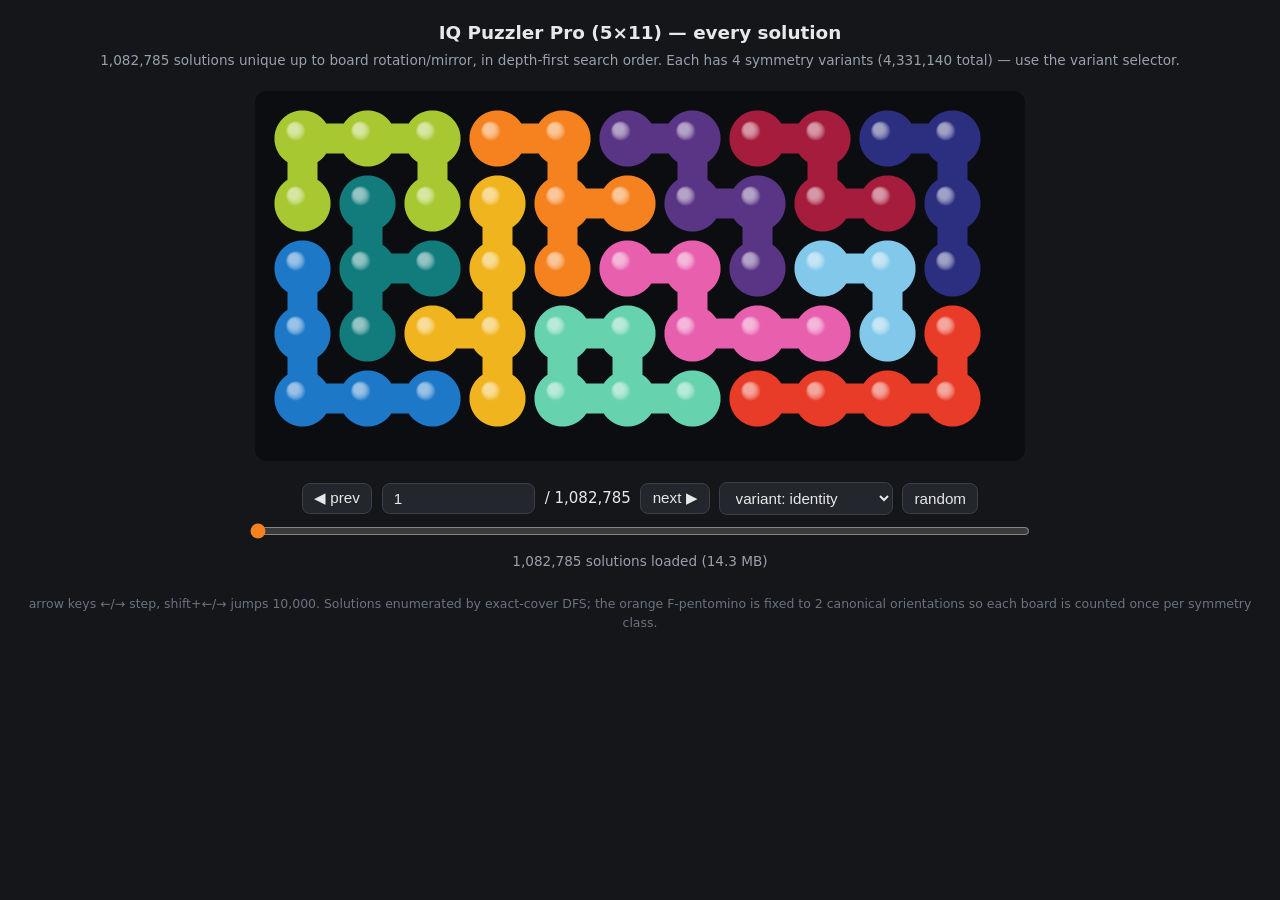
==== iqpuzzler/index.html @ 0a8c6ac2 "Add IQ Puzzler Pro all-solutions viewer" ====
<!DOCTYPE html>
<html lang="en">
<head>
<meta charset="utf-8">
<meta name="viewport" content="width=device-width, initial-scale=1">
<link rel="icon" href="data:,">
<title>IQ Puzzler Pro — all 1,082,785 solutions</title>
<style>
  :root { color-scheme: dark; }
  body { margin: 0; background: #14161a; color: #e8e8e8;
         font: 15px/1.5 system-ui, -apple-system, sans-serif;
         display: flex; flex-direction: column; align-items: center; }
  h1 { font-size: 1.15rem; font-weight: 600; margin: 1.2rem 1rem 0.2rem; text-align: center; }
  .sub { color: #9aa1ab; font-size: 0.85rem; margin-bottom: 1rem; text-align: center; padding: 0 1rem;}
  #wrap { width: min(96vw, 780px); }
  canvas { width: 100%; height: auto; display: block; border-radius: 14px; }
  .controls { display: flex; flex-wrap: wrap; gap: 0.6rem; align-items: center;
              justify-content: center; margin: 1rem 0 0.4rem; }
  input[type=range] { width: min(96vw, 780px); accent-color: #f5821f; }
  button, select, input[type=number] {
    background: #23262d; color: #e8e8e8; border: 1px solid #3a3f48;
    border-radius: 8px; padding: 0.35rem 0.7rem; font-size: 0.95rem; }
  button:hover { background: #2e323b; cursor: pointer; }
  input[type=number] { width: 8.5em; }
  #status { color: #9aa1ab; font-size: 0.85rem; margin: 0.6rem 0 1.5rem; text-align: center;}
  .hint { color: #6c737d; font-size: 0.78rem; margin-bottom: 2rem; text-align: center; padding: 0 1rem;}
</style>
</head>
<body>
<h1>IQ Puzzler Pro (5×11) — every solution</h1>
<div class="sub">1,082,785 solutions unique up to board rotation/mirror, in depth-first search order.
Each has 4 symmetry variants (4,331,140 total) — use the variant selector.</div>

<div id="wrap"><canvas id="cv" width="1560" height="760"></canvas></div>

<div class="controls">
  <button id="prev">◀ prev</button>
  <input type="number" id="jump" min="1" value="1">
  <span id="total">/ …</span>
  <button id="next">next ▶</button>
  <select id="sym">
    <option value="0">variant: identity</option>
    <option value="1">variant: rotate 180°</option>
    <option value="2">variant: mirror ↔</option>
    <option value="3">variant: mirror ↕</option>
  </select>
  <button id="rand">random</button>
</div>
<input type="range" id="slider" min="1" value="1">
<div id="status">loading solutions.bin …</div>
<div class="hint">arrow keys ←/→ step, shift+←/→ jumps 10,000. Solutions enumerated by
exact-cover DFS; the orange F-pentomino is fixed to 2 canonical orientations so each
board is counted once per symmetry class.</div>

<script>
"use strict";
const W = 11, H = 5, NP = 12;
const COLORS = { lime:"#a8c832", orange:"#f5821f", purple:"#5a3585",
  darkred:"#a51c3c", yellow:"#f0b41e", navy:"#2c2f80", pink:"#e85fae",
  lightblue:"#82c8ea", blue:"#1e78c8", teal:"#127c7c", mint:"#66d2ae", red:"#e83c28" };
const NAMES = ["lime","orange","purple","darkred","yellow","navy",
               "pink","lightblue","blue","teal","mint","red"];
let PLACEMENTS = null;   // [ [pieceId, [cellIdx,...]], ... ]  (injected below)
let SOLS = null, NSOL = 0;

// --- placement table (generated from the solver's build_table) ---
PLACEMENTS = [[0,[0,1,2,11,13]],[0,[0,2,11,12,13]],[0,[0,1,11,22,23]],[0,[0,1,12,22,23]],[1,[0,1,12,13,23]],[1,[0,11,12,13,23]],[2,[0,1,12,13,24]],[2,[0,11,12,23,24]],[3,[0,1,12,13]],[3,[0,11,12,23]],[4,[0,1,2,3,12]],[4,[0,1,2,3,13]],[4,[0,11,12,22,33]],[4,[0,11,22,23,33]],[5,[0,1,2,11]],[5,[0,1,2,13]],[5,[0,11,12,13]],[5,[0,1,11,22]],[5,[0,1,12,23]],[5,[0,11,22,23]],[6,[0,1,2,13,14]],[6,[0,1,12,13,14]],[6,[0,11,12,23,34]],[6,[0,11,22,23,34]],[7,[0,1,11]],[7,[0,1,12]],[7,[0,11,12]],[8,[0,1,2,11,22]],[8,[0,1,2,13,24]],[8,[0,11,22,23,24]],[9,[0,1,2,12]],[9,[0,11,12,22]],[10,[0,1,2,11,12]],[10,[0,1,2,12,13]],[10,[0,1,11,12,13]],[10,[0,1,11,12,22]],[10,[0,1,11,12,23]],[10,[0,11,12,22,23]],[11,[0,1,2,3,11]],[11,[0,1,2,3,14]],[11,[0,11,12,13,14]],[11,[0,1,11,22,33]],[11,[0,1,12,23,34]],[11,[0,11,22,33,34]],[0,[1,2,3,12,14]],[0,[1,3,12,13,14]],[0,[1,2,12,23,24]],[0,[1,2,13,23,24]],[1,[1,2,13,14,24]],[1,[1,12,13,14,24]],[2,[1,2,11,12,22]],[2,[1,2,13,14,25]],[2,[1,12,13,24,25]],[3,[1,2,11,12]],[3,[1,2,13,14]],[3,[1,11,12,22]],[3,[1,12,13,24]],[4,[1,2,3,4,13]],[4,[1,2,3,4,14]],[4,[1,11,12,13,14]],[4,[1,11,12,23,34]],[4,[1,12,13,23,34]],[4,[1,12,22,23,34]],[4,[1,12,23,24,34]],[5,[1,2,3,12]],[5,[1,2,3,14]],[5,[1,12,13,14]],[5,[1,2,12,23]],[5,[1,12,22,23]],[5,[1,2,13,24]],[5,[1,12,23,24]],[6,[1,2,3,11,12]],[6,[1,2,3,14,15]],[6,[1,2,13,14,15]],[6,[1,11,12,22,33]],[6,[1,12,22,23,33]],[6,[1,12,13,24,35]],[6,[1,12,23,24,35]],[7,[1,2,12]],[7,[1,11,12]],[7,[1,2,13]],[7,[1,12,13]],[8,[1,2,3,12,23]],[8,[1,2,3,14,25]],[8,[1,12,23,24,25]],[9,[1,2,3,13]],[9,[1,11,12,13]],[9,[1,11,12,23]],[9,[1,12,13,23]],[10,[1,2,3,12,13]],[10,[1,2,11,12,13]],[10,[1,2,3,13,14]],[10,[1,2,12,13,14]],[10,[1,2,12,13,23]],[10,[1,11,12,22,23]],[10,[1,2,12,13,24]],[10,[1,12,13,23,24]],[11,[1,2,3,4,12]],[11,[1,2,3,4,15]],[11,[1,12,13,14,15]],[11,[1,2,12,23,34]],[11,[1,12,23,33,34]],[11,[1,2,13,24,35]],[11,[1,12,23,34,35]],[0,[2,3,4,13,15]],[0,[2,4,13,14,15]],[0,[2,3,13,24,25]],[0,[2,3,14,24,25]],[1,[2,3,14,15,25]],[1,[2,13,14,15,25]],[2,[2,3,12,13,23]],[2,[2,12,13,22,23]],[2,[2,3,14,15,26]],[2,[2,13,14,25,26]],[3,[2,3,12,13]],[3,[2,3,14,15]],[3,[2,12,13,23]],[3,[2,13,14,25]],[4,[2,3,4,5,14]],[4,[2,11,12,13,14]],[4,[2,3,4,5,15]],[4,[2,12,13,14,15]],[4,[2,12,13,24,35]],[4,[2,13,14,24,35]],[4,[2,13,23,24,35]],[4,[2,13,24,25,35]],[5,[2,3,4,13]],[5,[2,11,12,13]],[5,[2,3,4,15]],[5,[2,13,14,15]],[5,[2,3,13,24]],[5,[2,13,23,24]],[5,[2,3,14,25]],[5,[2,13,24,25]],[6,[2,3,4,12,13]],[6,[2,3,11,12,13]],[6,[2,3,4,15,16]],[6,[2,3,14,15,16]],[6,[2,12,13,23,34]],[6,[2,13,23,24,34]],[6,[2,13,14,25,36]],[6,[2,13,24,25,36]],[7,[2,3,13]],[7,[2,12,13]],[7,[2,3,14]],[7,[2,13,14]],[8,[2,3,4,13,24]],[8,[2,13,22,23,24]],[8,[2,3,4,15,26]],[8,[2,13,24,25,26]],[9,[2,3,4,14]],[9,[2,12,13,14]],[9,[2,12,13,24]],[9,[2,13,14,24]],[10,[2,3,4,13,14]],[10,[2,3,12,13,14]],[10,[2,3,4,14,15]],[10,[2,3,13,14,15]],[10,[2,3,13,14,24]],[10,[2,12,13,23,24]],[10,[2,3,13,14,25]],[10,[2,13,14,24,25]],[11,[2,3,4,5,13]],[11,[2,3,4,5,16]],[11,[2,13,14,15,16]],[11,[2,3,13,24,35]],[11,[2,13,24,34,35]],[11,[2,3,14,25,36]],[11,[2,13,24,35,36]],[0,[3,4,5,14,16]],[0,[3,5,14,15,16]],[0,[3,4,14,25,26]],[0,[3,4,15,25,26]],[1,[3,4,15,16,26]],[1,[3,14,15,16,26]],[2,[3,4,13,14,24]],[2,[3,13,14,23,24]],[2,[3,4,15,16,27]],[2,[3,14,15,26,27]],[3,[3,4,13,14]],[3,[3,4,15,16]],[3,[3,13,14,24]],[3,[3,14,15,26]],[4,[3,4,5,6,15]],[4,[3,12,13,14,15]],[4,[3,4,5,6,16]],[4,[3,13,14,15,16]],[4,[3,13,14,25,36]],[4,[3,14,15,25,36]],[4,[3,14,24,25,36]],[4,[3,14,25,26,36]],[5,[3,4,5,14]],[5,[3,12,13,14]],[5,[3,4,5,16]],[5,[3,14,15,16]],[5,[3,4,14,25]],[5,[3,14,24,25]],[5,[3,4,15,26]],[5,[3,14,25,26]],[6,[3,4,5,13,14]],[6,[3,4,12,13,14]],[6,[3,4,5,16,17]],[6,[3,4,15,16,17]],[6,[3,13,14,24,35]],[6,[3,14,24,25,35]],[6,[3,14,15,26,37]],[6,[3,14,25,26,37]],[7,[3,4,14]],[7,[3,13,14]],[7,[3,4,15]],[7,[3,14,15]],[8,[3,4,5,14,25]],[8,[3,14,23,24,25]],[8,[3,4,5,16,27]],[8,[3,14,25,26,27]],[9,[3,4,5,15]],[9,[3,13,14,15]],[9,[3,13,14,25]],[9,[3,14,15,25]],[10,[3,4,5,14,15]],[10,[3,4,13,14,15]],[10,[3,4,5,15,16]],[10,[3,4,14,15,16]],[10,[3,4,14,15,25]],[10,[3,13,14,24,25]],[10,[3,4,14,15,26]],[10,[3,14,15,25,26]],[11,[3,4,5,6,14]],[11,[3,11,12,13,14]],[11,[3,4,5,6,17]],[11,[3,14,15,16,17]],[11,[3,4,14,25,36]],[11,[3,14,25,35,36]],[11,[3,4,15,26,37]],[11,[3,14,25,36,37]],[0,[4,5,6,15,17]],[0,[4,6,15,16,17]],[0,[4,5,15,26,27]],[0,[4,5,16,26,27]],[1,[4,5,16,17,27]],[1,[4,15,16,17,27]],[2,[4,5,14,15,25]],[2,[4,14,15,24,25]],[2,[4,5,16,17,28]],[2,[4,15,16,27,28]],[3,[4,5,14,15]],[3,[4,5,16,17]],[3,[4,14,15,25]],[3,[4,15,16,27]],[4,[4,5,6,7,16]],[4,[4,13,14,15,16]],[4,[4,5,6,7,17]],[4,[4,14,15,16,17]],[4,[4,14,15,26,37]],[4,[4,15,16,26,37]],[4,[4,15,25,26,37]],[4,[4,15,26,27,37]],[5,[4,5,6,15]],[5,[4,13,14,15]],[5,[4,5,6,17]],[5,[4,15,16,17]],[5,[4,5,15,26]],[5,[4,15,25,26]],[5,[4,5,16,27]],[5,[4,15,26,27]],[6,[4,5,6,14,15]],[6,[4,5,13,14,15]],[6,[4,5,6,17,18]],[6,[4,5,16,17,18]],[6,[4,14,15,25,36]],[6,[4,15,25,26,36]],[6,[4,15,16,27,38]],[6,[4,15,26,27,38]],[7,[4,5,15]],[7,[4,14,15]],[7,[4,5,16]],[7,[4,15,16]],[8,[4,5,6,15,26]],[8,[4,15,24,25,26]],[8,[4,5,6,17,28]],[8,[4,15,26,27,28]],[9,[4,5,6,16]],[9,[4,14,15,16]],[9,[4,14,15,26]],[9,[4,15,16,26]],[10,[4,5,6,15,16]],[10,[4,5,14,15,16]],[10,[4,5,6,16,17]],[10,[4,5,15,16,17]],[10,[4,5,15,16,26]],[10,[4,14,15,25,26]],[10,[4,5,15,16,27]],[10,[4,15,16,26,27]],[11,[4,5,6,7,15]],[11,[4,12,13,14,15]],[11,[4,5,6,7,18]],[11,[4,15,16,17,18]],[11,[4,5,15,26,37]],[11,[4,15,26,36,37]],[11,[4,5,16,27,38]],[11,[4,15,26,37,38]],[0,[5,6,7,16,18]],[0,[5,7,16,17,18]],[0,[5,6,16,27,28]],[0,[5,6,17,27,28]],[1,[5,6,17,18,28]],[1,[5,16,17,18,28]],[2,[5,6,15,16,26]],[2,[5,15,16,25,26]],[2,[5,6,17,18,29]],[2,[5,16,17,28,29]],[3,[5,6,15,16]],[3,[5,6,17,18]],[3,[5,15,16,26]],[3,[5,16,17,28]],[4,[5,6,7,8,17]],[4,[5,14,15,16,17]],[4,[5,6,7,8,18]],[4,[5,15,16,17,18]],[4,[5,15,16,27,38]],[4,[5,16,17,27,38]],[4,[5,16,26,27,38]],[4,[5,16,27,28,38]],[5,[5,6,7,16]],[5,[5,14,15,16]],[5,[5,6,7,18]],[5,[5,16,17,18]],[5,[5,6,16,27]],[5,[5,16,26,27]],[5,[5,6,17,28]],[5,[5,16,27,28]],[6,[5,6,7,15,16]],[6,[5,6,14,15,16]],[6,[5,6,7,18,19]],[6,[5,6,17,18,19]],[6,[5,15,16,26,37]],[6,[5,16,26,27,37]],[6,[5,16,17,28,39]],[6,[5,16,27,28,39]],[7,[5,6,16]],[7,[5,15,16]],[7,[5,6,17]],[7,[5,16,17]],[8,[5,6,7,16,27]],[8,[5,16,25,26,27]],[8,[5,6,7,18,29]],[8,[5,16,27,28,29]],[9,[5,6,7,17]],[9,[5,15,16,17]],[9,[5,15,16,27]],[9,[5,16,17,27]],[10,[5,6,7,16,17]],[10,[5,6,15,16,17]],[10,[5,6,7,17,18]],[10,[5,6,16,17,18]],[10,[5,6,16,17,27]],[10,[5,15,16,26,27]],[10,[5,6,16,17,28]],[10,[5,16,17,27,28]],[11,[5,6,7,8,16]],[11,[5,13,14,15,16]],[11,[5,6,7,8,19]],[11,[5,16,17,18,19]],[11,[5,6,16,27,38]],[11,[5,16,27,37,38]],[11,[5,6,17,28,39]],[11,[5,16,27,38,39]],[0,[6,7,8,17,19]],[0,[6,8,17,18,19]],[0,[6,7,17,28,29]],[0,[6,7,18,28,29]],[1,[6,7,18,19,29]],[1,[6,17,18,19,29]],[2,[6,7,16,17,27]],[2,[6,16,17,26,27]],[2,[6,7,18,19,30]],[2,[6,17,18,29,30]],[3,[6,7,16,17]],[3,[6,7,18,19]],[3,[6,16,17,27]],[3,[6,17,18,29]],[4,[6,7,8,9,18]],[4,[6,15,16,17,18]],[4,[6,7,8,9,19]],[4,[6,16,17,18,19]],[4,[6,16,17,28,39]],[4,[6,17,18,28,39]],[4,[6,17,27,28,39]],[4,[6,17,28,29,39]],[5,[6,7,8,17]],[5,[6,15,16,17]],[5,[6,7,8,19]],[5,[6,17,18,19]],[5,[6,7,17,28]],[5,[6,17,27,28]],[5,[6,7,18,29]],[5,[6,17,28,29]],[6,[6,7,8,16,17]],[6,[6,7,15,16,17]],[6,[6,7,8,19,20]],[6,[6,7,18,19,20]],[6,[6,16,17,27,38]],[6,[6,17,27,28,38]],[6,[6,17,18,29,40]],[6,[6,17,28,29,40]],[7,[6,7,17]],[7,[6,16,17]],[7,[6,7,18]],[7,[6,17,18]],[8,[6,7,8,17,28]],[8,[6,17,26,27,28]],[8,[6,7,8,19,30]],[8,[6,17,28,29,30]],[9,[6,7,8,18]],[9,[6,16,17,18]],[9,[6,16,17,28]],[9,[6,17,18,28]],[10,[6,7,8,17,18]],[10,[6,7,16,17,18]],[10,[6,7,8,18,19]],[10,[6,7,17,18,19]],[10,[6,7,17,18,28]],[10,[6,16,17,27,28]],[10,[6,7,17,18,29]],[10,[6,17,18,28,29]],[11,[6,7,8,9,17]],[11,[6,14,15,16,17]],[11,[6,7,8,9,20]],[11,[6,17,18,19,20]],[11,[6,7,17,28,39]],[11,[6,17,28,38,39]],[11,[6,7,18,29,40]],[11,[6,17,28,39,40]],[0,[7,8,9,18,20]],[0,[7,9,18,19,20]],[0,[7,8,18,29,30]],[0,[7,8,19,29,30]],[1,[7,8,19,20,30]],[1,[7,18,19,20,30]],[2,[7,8,17,18,28]],[2,[7,17,18,27,28]],[2,[7,8,19,20,31]],[2,[7,18,19,30,31]],[3,[7,8,17,18]],[3,[7,8,19,20]],[3,[7,17,18,28]],[3,[7,18,19,30]],[4,[7,8,9,10,19]],[4,[7,16,17,18,19]],[4,[7,8,9,10,20]],[4,[7,17,18,19,20]],[4,[7,17,18,29,40]],[4,[7,18,19,29,40]],[4,[7,18,28,29,40]],[4,[7,18,29,30,40]],[5,[7,8,9,18]],[5,[7,16,17,18]],[5,[7,8,9,20]],[5,[7,18,19,20]],[5,[7,8,18,29]],[5,[7,18,28,29]],[5,[7,8,19,30]],[5,[7,18,29,30]],[6,[7,8,9,17,18]],[6,[7,8,16,17,18]],[6,[7,8,9,20,21]],[6,[7,8,19,20,21]],[6,[7,17,18,28,39]],[6,[7,18,28,29,39]],[6,[7,18,19,30,41]],[6,[7,18,29,30,41]],[7,[7,8,18]],[7,[7,17,18]],[7,[7,8,19]],[7,[7,18,19]],[8,[7,8,9,18,29]],[8,[7,18,27,28,29]],[8,[7,8,9,20,31]],[8,[7,18,29,30,31]],[9,[7,8,9,19]],[9,[7,17,18,19]],[9,[7,17,18,29]],[9,[7,18,19,29]],[10,[7,8,9,18,19]],[10,[7,8,17,18,19]],[10,[7,8,9,19,20]],[10,[7,8,18,19,20]],[10,[7,8,18,19,29]],[10,[7,17,18,28,29]],[10,[7,8,18,19,30]],[10,[7,18,19,29,30]],[11,[7,8,9,10,18]],[11,[7,15,16,17,18]],[11,[7,8,9,10,21]],[11,[7,18,19,20,21]],[11,[7,8,18,29,40]],[11,[7,18,29,39,40]],[11,[7,8,19,30,41]],[11,[7,18,29,40,41]],[0,[8,9,10,19,21]],[0,[8,10,19,20,21]],[0,[8,9,19,30,31]],[0,[8,9,20,30,31]],[1,[8,9,20,21,31]],[1,[8,19,20,21,31]],[2,[8,9,18,19,29]],[2,[8,18,19,28,29]],[2,[8,9,20,21,32]],[2,[8,19,20,31,32]],[3,[8,9,18,19]],[3,[8,9,20,21]],[3,[8,18,19,29]],[3,[8,19,20,31]],[4,[8,17,18,19,20]],[4,[8,18,19,20,21]],[4,[8,18,19,30,41]],[4,[8,19,20,30,41]],[4,[8,19,29,30,41]],[4,[8,19,30,31,41]],[5,[8,9,10,19]],[5,[8,17,18,19]],[5,[8,9,10,21]],[5,[8,19,20,21]],[5,[8,9,19,30]],[5,[8,19,29,30]],[5,[8,9,20,31]],[5,[8,19,30,31]],[6,[8,9,10,18,19]],[6,[8,9,17,18,19]],[6,[8,18,19,29,40]],[6,[8,19,29,30,40]],[6,[8,19,20,31,42]],[6,[8,19,30,31,42]],[7,[8,9,19]],[7,[8,18,19]],[7,[8,9,20]],[7,[8,19,20]],[8,[8,9,10,19,30]],[8,[8,19,28,29,30]],[8,[8,9,10,21,32]],[8,[8,19,30,31,32]],[9,[8,9,10,20]],[9,[8,18,19,20]],[9,[8,18,19,30]],[9,[8,19,20,30]],[10,[8,9,10,19,20]],[10,[8,9,18,19,20]],[10,[8,9,10,20,21]],[10,[8,9,19,20,21]],[10,[8,9,19,20,30]],[10,[8,18,19,29,30]],[10,[8,9,19,20,31]],[10,[8,19,20,30,31]],[11,[8,16,17,18,19]],[11,[8,9,19,30,41]],[11,[8,19,30,40,41]],[11,[8,9,20,31,42]],[11,[8,19,30,41,42]],[0,[9,10,20,31,32]],[0,[9,10,21,31,32]],[2,[9,10,19,20,30]],[2,[9,19,20,29,30]],[3,[9,10,19,20]],[3,[9,19,20,30]],[3,[9,20,21,32]],[4,[9,18,19,20,21]],[4,[9,19,20,31,42]],[4,[9,20,21,31,42]],[4,[9,20,30,31,42]],[4,[9,20,31,32,42]],[5,[9,18,19,20]],[5,[9,10,20,31]],[5,[9,20,30,31]],[5,[9,10,21,32]],[5,[9,20,31,32]],[6,[9,10,18,19,20]],[6,[9,19,20,30,41]],[6,[9,20,30,31,41]],[6,[9,20,21,32,43]],[6,[9,20,31,32,43]],[7,[9,10,20]],[7,[9,19,20]],[7,[9,10,21]],[7,[9,20,21]],[8,[9,20,29,30,31]],[9,[9,19,20,21]],[9,[9,19,20,31]],[9,[9,20,21,31]],[10,[9,10,19,20,21]],[10,[9,10,20,21,31]],[10,[9,19,20,30,31]],[10,[9,10,20,21,32]],[10,[9,20,21,31,32]],[11,[9,17,18,19,20]],[11,[9,10,20,31,42]],[11,[9,20,31,41,42]],[11,[9,10,21,32,43]],[11,[9,20,31,42,43]],[2,[10,20,21,30,31]],[3,[10,20,21,31]],[4,[10,20,21,32,43]],[4,[10,21,31,32,43]],[5,[10,19,20,21]],[5,[10,21,31,32]],[6,[10,20,21,31,42]],[6,[10,21,31,32,42]],[7,[10,20,21]],[8,[10,21,30,31,32]],[9,[10,20,21,32]],[10,[10,20,21,31,32]],[11,[10,18,19,20,21]],[11,[10,21,32,42,43]],[0,[11,12,13,22,24]],[0,[11,13,22,23,24]],[0,[11,12,22,33,34]],[0,[11,12,23,33,34]],[1,[11,12,23,24,34]],[1,[11,22,23,24,34]],[2,[11,12,23,24,35]],[2,[11,22,23,34,35]],[3,[11,12,23,24]],[3,[11,22,23,34]],[4,[11,12,13,14,23]],[4,[11,12,13,14,24]],[4,[11,22,23,33,44]],[4,[11,22,33,34,44]],[5,[11,12,13,22]],[5,[11,12,13,24]],[5,[11,22,23,24]],[5,[11,12,22,33]],[5,[11,12,23,34]],[5,[11,22,33,34]],[6,[11,12,13,24,25]],[6,[11,12,23,24,25]],[6,[11,22,23,34,45]],[6,[11,22,33,34,45]],[7,[11,12,22]],[7,[11,12,23]],[7,[11,22,23]],[8,[11,12,13,22,33]],[8,[11,12,13,24,35]],[8,[11,22,33,34,35]],[9,[11,12,13,23]],[9,[11,22,23,33]],[10,[11,12,13,22,23]],[10,[11,12,13,23,24]],[10,[11,12,22,23,24]],[10,[11,12,22,23,33]],[10,[11,12,22,23,34]],[10,[11,22,23,33,34]],[11,[11,12,13,14,22]],[11,[11,12,13,14,25]],[11,[11,22,23,24,25]],[11,[11,12,22,33,44]],[11,[11,12,23,34,45]],[11,[11,22,33,44,45]],[0,[12,13,14,23,25]],[0,[12,14,23,24,25]],[0,[12,13,23,34,35]],[0,[12,13,24,34,35]],[1,[12,13,24,25,35]],[1,[12,23,24,25,35]],[2,[12,13,22,23,33]],[2,[12,13,24,25,36]],[2,[12,23,24,35,36]],[3,[12,13,22,23]],[3,[12,13,24,25]],[3,[12,22,23,33]],[3,[12,23,24,35]],[4,[12,13,14,15,24]],[4,[12,13,14,15,25]],[4,[12,22,23,24,25]],[4,[12,22,23,34,45]],[4,[12,23,24,34,45]],[4,[12,23,33,34,45]],[4,[12,23,34,35,45]],[5,[12,13,14,23]],[5,[12,13,14,25]],[5,[12,23,24,25]],[5,[12,13,23,34]],[5,[12,23,33,34]],[5,[12,13,24,35]],[5,[12,23,34,35]],[6,[12,13,14,22,23]],[6,[12,13,14,25,26]],[6,[12,13,24,25,26]],[6,[12,22,23,33,44]],[6,[12,23,33,34,44]],[6,[12,23,24,35,46]],[6,[12,23,34,35,46]],[7,[12,13,23]],[7,[12,22,23]],[7,[12,13,24]],[7,[12,23,24]],[8,[12,13,14,23,34]],[8,[12,13,14,25,36]],[8,[12,23,34,35,36]],[9,[12,13,14,24]],[9,[12,22,23,24]],[9,[12,22,23,34]],[9,[12,23,24,34]],[10,[12,13,14,23,24]],[10,[12,13,22,23,24]],[10,[12,13,14,24,25]],[10,[12,13,23,24,25]],[10,[12,13,23,24,34]],[10,[12,22,23,33,34]],[10,[12,13,23,24,35]],[10,[12,23,24,34,35]],[11,[12,13,14,15,23]],[11,[12,13,14,15,26]],[11,[12,23,24,25,26]],[11,[12,13,23,34,45]],[11,[12,23,34,44,45]],[11,[12,13,24,35,46]],[11,[12,23,34,45,46]],[0,[13,14,15,24,26]],[0,[13,15,24,25,26]],[0,[13,14,24,35,36]],[0,[13,14,25,35,36]],[1,[13,14,25,26,36]],[1,[13,24,25,26,36]],[2,[13,14,23,24,34]],[2,[13,23,24,33,34]],[2,[13,14,25,26,37]],[2,[13,24,25,36,37]],[3,[13,14,23,24]],[3,[13,14,25,26]],[3,[13,23,24,34]],[3,[13,24,25,36]],[4,[13,14,15,16,25]],[4,[13,22,23,24,25]],[4,[13,14,15,16,26]],[4,[13,23,24,25,26]],[4,[13,23,24,35,46]],[4,[13,24,25,35,46]],[4,[13,24,34,35,46]],[4,[13,24,35,36,46]],[5,[13,14,15,24]],[5,[13,22,23,24]],[5,[13,14,15,26]],[5,[13,24,25,26]],[5,[13,14,24,35]],[5,[13,24,34,35]],[5,[13,14,25,36]],[5,[13,24,35,36]],[6,[13,14,15,23,24]],[6,[13,14,22,23,24]],[6,[13,14,15,26,27]],[6,[13,14,25,26,27]],[6,[13,23,24,34,45]],[6,[13,24,34,35,45]],[6,[13,24,25,36,47]],[6,[13,24,35,36,47]],[7,[13,14,24]],[7,[13,23,24]],[7,[13,14,25]],[7,[13,24,25]],[8,[13,14,15,24,35]],[8,[13,24,33,34,35]],[8,[13,14,15,26,37]],[8,[13,24,35,36,37]],[9,[13,14,15,25]],[9,[13,23,24,25]],[9,[13,23,24,35]],[9,[13,24,25,35]],[10,[13,14,15,24,25]],[10,[13,14,23,24,25]],[10,[13,14,15,25,26]],[10,[13,14,24,25,26]],[10,[13,14,24,25,35]],[10,[13,23,24,34,35]],[10,[13,14,24,25,36]],[10,[13,24,25,35,36]],[11,[13,14,15,16,24]],[11,[13,14,15,16,27]],[11,[13,24,25,26,27]],[11,[13,14,24,35,46]],[11,[13,24,35,45,46]],[11,[13,14,25,36,47]],[11,[13,24,35,46,47]],[0,[14,15,16,25,27]],[0,[14,16,25,26,27]],[0,[14,15,25,36,37]],[0,[14,15,26,36,37]],[1,[14,15,26,27,37]],[1,[14,25,26,27,37]],[2,[14,15,24,25,35]],[2,[14,24,25,34,35]],[2,[14,15,26,27,38]],[2,[14,25,26,37,38]],[3,[14,15,24,25]],[3,[14,15,26,27]],[3,[14,24,25,35]],[3,[14,25,26,37]],[4,[14,15,16,17,26]],[4,[14,23,24,25,26]],[4,[14,15,16,17,27]],[4,[14,24,25,26,27]],[4,[14,24,25,36,47]],[4,[14,25,26,36,47]],[4,[14,25,35,36,47]],[4,[14,25,36,37,47]],[5,[14,15,16,25]],[5,[14,23,24,25]],[5,[14,15,16,27]],[5,[14,25,26,27]],[5,[14,15,25,36]],[5,[14,25,35,36]],[5,[14,15,26,37]],[5,[14,25,36,37]],[6,[14,15,16,24,25]],[6,[14,15,23,24,25]],[6,[14,15,16,27,28]],[6,[14,15,26,27,28]],[6,[14,24,25,35,46]],[6,[14,25,35,36,46]],[6,[14,25,26,37,48]],[6,[14,25,36,37,48]],[7,[14,15,25]],[7,[14,24,25]],[7,[14,15,26]],[7,[14,25,26]],[8,[14,15,16,25,36]],[8,[14,25,34,35,36]],[8,[14,15,16,27,38]],[8,[14,25,36,37,38]],[9,[14,15,16,26]],[9,[14,24,25,26]],[9,[14,24,25,36]],[9,[14,25,26,36]],[10,[14,15,16,25,26]],[10,[14,15,24,25,26]],[10,[14,15,16,26,27]],[10,[14,15,25,26,27]],[10,[14,15,25,26,36]],[10,[14,24,25,35,36]],[10,[14,15,25,26,37]],[10,[14,25,26,36,37]],[11,[14,15,16,17,25]],[11,[14,22,23,24,25]],[11,[14,15,16,17,28]],[11,[14,25,26,27,28]],[11,[14,15,25,36,47]],[11,[14,25,36,46,47]],[11,[14,15,26,37,48]],[11,[14,25,36,47,48]],[0,[15,16,17,26,28]],[0,[15,17,26,27,28]],[0,[15,16,26,37,38]],[0,[15,16,27,37,38]],[1,[15,16,27,28,38]],[1,[15,26,27,28,38]],[2,[15,16,25,26,36]],[2,[15,25,26,35,36]],[2,[15,16,27,28,39]],[2,[15,26,27,38,39]],[3,[15,16,25,26]],[3,[15,16,27,28]],[3,[15,25,26,36]],[3,[15,26,27,38]],[4,[15,16,17,18,27]],[4,[15,24,25,26,27]],[4,[15,16,17,18,28]],[4,[15,25,26,27,28]],[4,[15,25,26,37,48]],[4,[15,26,27,37,48]],[4,[15,26,36,37,48]],[4,[15,26,37,38,48]],[5,[15,16,17,26]],[5,[15,24,25,26]],[5,[15,16,17,28]],[5,[15,26,27,28]],[5,[15,16,26,37]],[5,[15,26,36,37]],[5,[15,16,27,38]],[5,[15,26,37,38]],[6,[15,16,17,25,26]],[6,[15,16,24,25,26]],[6,[15,16,17,28,29]],[6,[15,16,27,28,29]],[6,[15,25,26,36,47]],[6,[15,26,36,37,47]],[6,[15,26,27,38,49]],[6,[15,26,37,38,49]],[7,[15,16,26]],[7,[15,25,26]],[7,[15,16,27]],[7,[15,26,27]],[8,[15,16,17,26,37]],[8,[15,26,35,36,37]],[8,[15,16,17,28,39]],[8,[15,26,37,38,39]],[9,[15,16,17,27]],[9,[15,25,26,27]],[9,[15,25,26,37]],[9,[15,26,27,37]],[10,[15,16,17,26,27]],[10,[15,16,25,26,27]],[10,[15,16,17,27,28]],[10,[15,16,26,27,28]],[10,[15,16,26,27,37]],[10,[15,25,26,36,37]],[10,[15,16,26,27,38]],[10,[15,26,27,37,38]],[11,[15,16,17,18,26]],[11,[15,23,24,25,26]],[11,[15,16,17,18,29]],[11,[15,26,27,28,29]],[11,[15,16,26,37,48]],[11,[15,26,37,47,48]],[11,[15,16,27,38,49]],[11,[15,26,37,48,49]],[0,[16,17,18,27,29]],[0,[16,18,27,28,29]],[0,[16,17,27,38,39]],[0,[16,17,28,38,39]],[1,[16,17,28,29,39]],[1,[16,27,28,29,39]],[2,[16,17,26,27,37]],[2,[16,26,27,36,37]],[2,[16,17,28,29,40]],[2,[16,27,28,39,40]],[3,[16,17,26,27]],[3,[16,17,28,29]],[3,[16,26,27,37]],[3,[16,27,28,39]],[4,[16,17,18,19,28]],[4,[16,25,26,27,28]],[4,[16,17,18,19,29]],[4,[16,26,27,28,29]],[4,[16,26,27,38,49]],[4,[16,27,28,38,49]],[4,[16,27,37,38,49]],[4,[16,27,38,39,49]],[5,[16,17,18,27]],[5,[16,25,26,27]],[5,[16,17,18,29]],[5,[16,27,28,29]],[5,[16,17,27,38]],[5,[16,27,37,38]],[5,[16,17,28,39]],[5,[16,27,38,39]],[6,[16,17,18,26,27]],[6,[16,17,25,26,27]],[6,[16,17,18,29,30]],[6,[16,17,28,29,30]],[6,[16,26,27,37,48]],[6,[16,27,37,38,48]],[6,[16,27,28,39,50]],[6,[16,27,38,39,50]],[7,[16,17,27]],[7,[16,26,27]],[7,[16,17,28]],[7,[16,27,28]],[8,[16,17,18,27,38]],[8,[16,27,36,37,38]],[8,[16,17,18,29,40]],[8,[16,27,38,39,40]],[9,[16,17,18,28]],[9,[16,26,27,28]],[9,[16,26,27,38]],[9,[16,27,28,38]],[10,[16,17,18,27,28]],[10,[16,17,26,27,28]],[10,[16,17,18,28,29]],[10,[16,17,27,28,29]],[10,[16,17,27,28,38]],[10,[16,26,27,37,38]],[10,[16,17,27,28,39]],[10,[16,27,28,38,39]],[11,[16,17,18,19,27]],[11,[16,24,25,26,27]],[11,[16,17,18,19,30]],[11,[16,27,28,29,30]],[11,[16,17,27,38,49]],[11,[16,27,38,48,49]],[11,[16,17,28,39,50]],[11,[16,27,38,49,50]],[0,[17,18,19,28,30]],[0,[17,19,28,29,30]],[0,[17,18,28,39,40]],[0,[17,18,29,39,40]],[1,[17,18,29,30,40]],[1,[17,28,29,30,40]],[2,[17,18,27,28,38]],[2,[17,27,28,37,38]],[2,[17,18,29,30,41]],[2,[17,28,29,40,41]],[3,[17,18,27,28]],[3,[17,18,29,30]],[3,[17,27,28,38]],[3,[17,28,29,40]],[4,[17,18,19,20,29]],[4,[17,26,27,28,29]],[4,[17,18,19,20,30]],[4,[17,27,28,29,30]],[4,[17,27,28,39,50]],[4,[17,28,29,39,50]],[4,[17,28,38,39,50]],[4,[17,28,39,40,50]],[5,[17,18,19,28]],[5,[17,26,27,28]],[5,[17,18,19,30]],[5,[17,28,29,30]],[5,[17,18,28,39]],[5,[17,28,38,39]],[5,[17,18,29,40]],[5,[17,28,39,40]],[6,[17,18,19,27,28]],[6,[17,18,26,27,28]],[6,[17,18,19,30,31]],[6,[17,18,29,30,31]],[6,[17,27,28,38,49]],[6,[17,28,38,39,49]],[6,[17,28,29,40,51]],[6,[17,28,39,40,51]],[7,[17,18,28]],[7,[17,27,28]],[7,[17,18,29]],[7,[17,28,29]],[8,[17,18,19,28,39]],[8,[17,28,37,38,39]],[8,[17,18,19,30,41]],[8,[17,28,39,40,41]],[9,[17,18,19,29]],[9,[17,27,28,29]],[9,[17,27,28,39]],[9,[17,28,29,39]],[10,[17,18,19,28,29]],[10,[17,18,27,28,29]],[10,[17,18,19,29,30]],[10,[17,18,28,29,30]],[10,[17,18,28,29,39]],[10,[17,27,28,38,39]],[10,[17,18,28,29,40]],[10,[17,28,29,39,40]],[11,[17,18,19,20,28]],[11,[17,25,26,27,28]],[11,[17,18,19,20,31]],[11,[17,28,29,30,31]],[11,[17,18,28,39,50]],[11,[17,28,39,49,50]],[11,[17,18,29,40,51]],[11,[17,28,39,50,51]],[0,[18,19,20,29,31]],[0,[18,20,29,30,31]],[0,[18,19,29,40,41]],[0,[18,19,30,40,41]],[1,[18,19,30,31,41]],[1,[18,29,30,31,41]],[2,[18,19,28,29,39]],[2,[18,28,29,38,39]],[2,[18,19,30,31,42]],[2,[18,29,30,41,42]],[3,[18,19,28,29]],[3,[18,19,30,31]],[3,[18,28,29,39]],[3,[18,29,30,41]],[4,[18,19,20,21,30]],[4,[18,27,28,29,30]],[4,[18,19,20,21,31]],[4,[18,28,29,30,31]],[4,[18,28,29,40,51]],[4,[18,29,30,40,51]],[4,[18,29,39,40,51]],[4,[18,29,40,41,51]],[5,[18,19,20,29]],[5,[18,27,28,29]],[5,[18,19,20,31]],[5,[18,29,30,31]],[5,[18,19,29,40]],[5,[18,29,39,40]],[5,[18,19,30,41]],[5,[18,29,40,41]],[6,[18,19,20,28,29]],[6,[18,19,27,28,29]],[6,[18,19,20,31,32]],[6,[18,19,30,31,32]],[6,[18,28,29,39,50]],[6,[18,29,39,40,50]],[6,[18,29,30,41,52]],[6,[18,29,40,41,52]],[7,[18,19,29]],[7,[18,28,29]],[7,[18,19,30]],[7,[18,29,30]],[8,[18,19,20,29,40]],[8,[18,29,38,39,40]],[8,[18,19,20,31,42]],[8,[18,29,40,41,42]],[9,[18,19,20,30]],[9,[18,28,29,30]],[9,[18,28,29,40]],[9,[18,29,30,40]],[10,[18,19,20,29,30]],[10,[18,19,28,29,30]],[10,[18,19,20,30,31]],[10,[18,19,29,30,31]],[10,[18,19,29,30,40]],[10,[18,28,29,39,40]],[10,[18,19,29,30,41]],[10,[18,29,30,40,41]],[11,[18,19,20,21,29]],[11,[18,26,27,28,29]],[11,[18,19,20,21,32]],[11,[18,29,30,31,32]],[11,[18,19,29,40,51]],[11,[18,29,40,50,51]],[11,[18,19,30,41,52]],[11,[18,29,40,51,52]],[0,[19,20,21,30,32]],[0,[19,21,30,31,32]],[0,[19,20,30,41,42]],[0,[19,20,31,41,42]],[1,[19,20,31,32,42]],[1,[19,30,31,32,42]],[2,[19,20,29,30,40]],[2,[19,29,30,39,40]],[2,[19,20,31,32,43]],[2,[19,30,31,42,43]],[3,[19,20,29,30]],[3,[19,20,31,32]],[3,[19,29,30,40]],[3,[19,30,31,42]],[4,[19,28,29,30,31]],[4,[19,29,30,31,32]],[4,[19,29,30,41,52]],[4,[19,30,31,41,52]],[4,[19,30,40,41,52]],[4,[19,30,41,42,52]],[5,[19,20,21,30]],[5,[19,28,29,30]],[5,[19,20,21,32]],[5,[19,30,31,32]],[5,[19,20,30,41]],[5,[19,30,40,41]],[5,[19,20,31,42]],[5,[19,30,41,42]],[6,[19,20,21,29,30]],[6,[19,20,28,29,30]],[6,[19,29,30,40,51]],[6,[19,30,40,41,51]],[6,[19,30,31,42,53]],[6,[19,30,41,42,53]],[7,[19,20,30]],[7,[19,29,30]],[7,[19,20,31]],[7,[19,30,31]],[8,[19,20,21,30,41]],[8,[19,30,39,40,41]],[8,[19,20,21,32,43]],[8,[19,30,41,42,43]],[9,[19,20,21,31]],[9,[19,29,30,31]],[9,[19,29,30,41]],[9,[19,30,31,41]],[10,[19,20,21,30,31]],[10,[19,20,29,30,31]],[10,[19,20,21,31,32]],[10,[19,20,30,31,32]],[10,[19,20,30,31,41]],[10,[19,29,30,40,41]],[10,[19,20,30,31,42]],[10,[19,30,31,41,42]],[11,[19,27,28,29,30]],[11,[19,20,30,41,52]],[11,[19,30,41,51,52]],[11,[19,20,31,42,53]],[11,[19,30,41,52,53]],[0,[20,21,31,42,43]],[0,[20,21,32,42,43]],[2,[20,21,30,31,41]],[2,[20,30,31,40,41]],[3,[20,21,30,31]],[3,[20,30,31,41]],[3,[20,31,32,43]],[4,[20,29,30,31,32]],[4,[20,30,31,42,53]],[4,[20,31,32,42,53]],[4,[20,31,41,42,53]],[4,[20,31,42,43,53]],[5,[20,29,30,31]],[5,[20,21,31,42]],[5,[20,31,41,42]],[5,[20,21,32,43]],[5,[20,31,42,43]],[6,[20,21,29,30,31]],[6,[20,30,31,41,52]],[6,[20,31,41,42,52]],[6,[20,31,32,43,54]],[6,[20,31,42,43,54]],[7,[20,21,31]],[7,[20,30,31]],[7,[20,21,32]],[7,[20,31,32]],[8,[20,31,40,41,42]],[9,[20,30,31,32]],[9,[20,30,31,42]],[9,[20,31,32,42]],[10,[20,21,30,31,32]],[10,[20,21,31,32,42]],[10,[20,30,31,41,42]],[10,[20,21,31,32,43]],[10,[20,31,32,42,43]],[11,[20,28,29,30,31]],[11,[20,21,31,42,53]],[11,[20,31,42,52,53]],[11,[20,21,32,43,54]],[11,[20,31,42,53,54]],[2,[21,31,32,41,42]],[3,[21,31,32,42]],[4,[21,31,32,43,54]],[4,[21,32,42,43,54]],[5,[21,30,31,32]],[5,[21,32,42,43]],[6,[21,31,32,42,53]],[6,[21,32,42,43,53]],[7,[21,31,32]],[8,[21,32,41,42,43]],[9,[21,31,32,43]],[10,[21,31,32,42,43]],[11,[21,29,30,31,32]],[11,[21,32,43,53,54]],[0,[22,23,24,33,35]],[0,[22,24,33,34,35]],[0,[22,23,33,44,45]],[0,[22,23,34,44,45]],[1,[22,23,34,35,45]],[1,[22,33,34,35,45]],[2,[22,23,34,35,46]],[2,[22,33,34,45,46]],[3,[22,23,34,35]],[3,[22,33,34,45]],[4,[22,23,24,25,34]],[4,[22,23,24,25,35]],[5,[22,23,24,33]],[5,[22,23,24,35]],[5,[22,33,34,35]],[5,[22,23,33,44]],[5,[22,23,34,45]],[5,[22,33,44,45]],[6,[22,23,24,35,36]],[6,[22,23,34,35,36]],[7,[22,23,33]],[7,[22,23,34]],[7,[22,33,34]],[8,[22,23,24,33,44]],[8,[22,23,24,35,46]],[8,[22,33,44,45,46]],[9,[22,23,24,34]],[9,[22,33,34,44]],[10,[22,23,24,33,34]],[10,[22,23,24,34,35]],[10,[22,23,33,34,35]],[10,[22,23,33,34,44]],[10,[22,23,33,34,45]],[10,[22,33,34,44,45]],[11,[22,23,24,25,33]],[11,[22,23,24,25,36]],[11,[22,33,34,35,36]],[0,[23,24,25,34,36]],[0,[23,25,34,35,36]],[0,[23,24,34,45,46]],[0,[23,24,35,45,46]],[1,[23,24,35,36,46]],[1,[23,34,35,36,46]],[2,[23,24,33,34,44]],[2,[23,24,35,36,47]],[2,[23,34,35,46,47]],[3,[23,24,33,34]],[3,[23,24,35,36]],[3,[23,33,34,44]],[3,[23,34,35,46]],[4,[23,24,25,26,35]],[4,[23,24,25,26,36]],[4,[23,33,34,35,36]],[5,[23,24,25,34]],[5,[23,24,25,36]],[5,[23,34,35,36]],[5,[23,24,34,45]],[5,[23,34,44,45]],[5,[23,24,35,46]],[5,[23,34,45,46]],[6,[23,24,25,33,34]],[6,[23,24,25,36,37]],[6,[23,24,35,36,37]],[7,[23,24,34]],[7,[23,33,34]],[7,[23,24,35]],[7,[23,34,35]],[8,[23,24,25,34,45]],[8,[23,24,25,36,47]],[8,[23,34,45,46,47]],[9,[23,24,25,35]],[9,[23,33,34,35]],[9,[23,33,34,45]],[9,[23,34,35,45]],[10,[23,24,25,34,35]],[10,[23,24,33,34,35]],[10,[23,24,25,35,36]],[10,[23,24,34,35,36]],[10,[23,24,34,35,45]],[10,[23,33,34,44,45]],[10,[23,24,34,35,46]],[10,[23,34,35,45,46]],[11,[23,24,25,26,34]],[11,[23,24,25,26,37]],[11,[23,34,35,36,37]],[0,[24,25,26,35,37]],[0,[24,26,35,36,37]],[0,[24,25,35,46,47]],[0,[24,25,36,46,47]],[1,[24,25,36,37,47]],[1,[24,35,36,37,47]],[2,[24,25,34,35,45]],[2,[24,34,35,44,45]],[2,[24,25,36,37,48]],[2,[24,35,36,47,48]],[3,[24,25,34,35]],[3,[24,25,36,37]],[3,[24,34,35,45]],[3,[24,35,36,47]],[4,[24,25,26,27,36]],[4,[24,33,34,35,36]],[4,[24,25,26,27,37]],[4,[24,34,35,36,37]],[5,[24,25,26,35]],[5,[24,33,34,35]],[5,[24,25,26,37]],[5,[24,35,36,37]],[5,[24,25,35,46]],[5,[24,35,45,46]],[5,[24,25,36,47]],[5,[24,35,46,47]],[6,[24,25,26,34,35]],[6,[24,25,33,34,35]],[6,[24,25,26,37,38]],[6,[24,25,36,37,38]],[7,[24,25,35]],[7,[24,34,35]],[7,[24,25,36]],[7,[24,35,36]],[8,[24,25,26,35,46]],[8,[24,35,44,45,46]],[8,[24,25,26,37,48]],[8,[24,35,46,47,48]],[9,[24,25,26,36]],[9,[24,34,35,36]],[9,[24,34,35,46]],[9,[24,35,36,46]],[10,[24,25,26,35,36]],[10,[24,25,34,35,36]],[10,[24,25,26,36,37]],[10,[24,25,35,36,37]],[10,[24,25,35,36,46]],[10,[24,34,35,45,46]],[10,[24,25,35,36,47]],[10,[24,35,36,46,47]],[11,[24,25,26,27,35]],[11,[24,25,26,27,38]],[11,[24,35,36,37,38]],[0,[25,26,27,36,38]],[0,[25,27,36,37,38]],[0,[25,26,36,47,48]],[0,[25,26,37,47,48]],[1,[25,26,37,38,48]],[1,[25,36,37,38,48]],[2,[25,26,35,36,46]],[2,[25,35,36,45,46]],[2,[25,26,37,38,49]],[2,[25,36,37,48,49]],[3,[25,26,35,36]],[3,[25,26,37,38]],[3,[25,35,36,46]],[3,[25,36,37,48]],[4,[25,26,27,28,37]],[4,[25,34,35,36,37]],[4,[25,26,27,28,38]],[4,[25,35,36,37,38]],[5,[25,26,27,36]],[5,[25,34,35,36]],[5,[25,26,27,38]],[5,[25,36,37,38]],[5,[25,26,36,47]],[5,[25,36,46,47]],[5,[25,26,37,48]],[5,[25,36,47,48]],[6,[25,26,27,35,36]],[6,[25,26,34,35,36]],[6,[25,26,27,38,39]],[6,[25,26,37,38,39]],[7,[25,26,36]],[7,[25,35,36]],[7,[25,26,37]],[7,[25,36,37]],[8,[25,26,27,36,47]],[8,[25,36,45,46,47]],[8,[25,26,27,38,49]],[8,[25,36,47,48,49]],[9,[25,26,27,37]],[9,[25,35,36,37]],[9,[25,35,36,47]],[9,[25,36,37,47]],[10,[25,26,27,36,37]],[10,[25,26,35,36,37]],[10,[25,26,27,37,38]],[10,[25,26,36,37,38]],[10,[25,26,36,37,47]],[10,[25,35,36,46,47]],[10,[25,26,36,37,48]],[10,[25,36,37,47,48]],[11,[25,26,27,28,36]],[11,[25,33,34,35,36]],[11,[25,26,27,28,39]],[11,[25,36,37,38,39]],[0,[26,27,28,37,39]],[0,[26,28,37,38,39]],[0,[26,27,37,48,49]],[0,[26,27,38,48,49]],[1,[26,27,38,39,49]],[1,[26,37,38,39,49]],[2,[26,27,36,37,47]],[2,[26,36,37,46,47]],[2,[26,27,38,39,50]],[2,[26,37,38,49,50]],[3,[26,27,36,37]],[3,[26,27,38,39]],[3,[26,36,37,47]],[3,[26,37,38,49]],[4,[26,27,28,29,38]],[4,[26,35,36,37,38]],[4,[26,27,28,29,39]],[4,[26,36,37,38,39]],[5,[26,27,28,37]],[5,[26,35,36,37]],[5,[26,27,28,39]],[5,[26,37,38,39]],[5,[26,27,37,48]],[5,[26,37,47,48]],[5,[26,27,38,49]],[5,[26,37,48,49]],[6,[26,27,28,36,37]],[6,[26,27,35,36,37]],[6,[26,27,28,39,40]],[6,[26,27,38,39,40]],[7,[26,27,37]],[7,[26,36,37]],[7,[26,27,38]],[7,[26,37,38]],[8,[26,27,28,37,48]],[8,[26,37,46,47,48]],[8,[26,27,28,39,50]],[8,[26,37,48,49,50]],[9,[26,27,28,38]],[9,[26,36,37,38]],[9,[26,36,37,48]],[9,[26,37,38,48]],[10,[26,27,28,37,38]],[10,[26,27,36,37,38]],[10,[26,27,28,38,39]],[10,[26,27,37,38,39]],[10,[26,27,37,38,48]],[10,[26,36,37,47,48]],[10,[26,27,37,38,49]],[10,[26,37,38,48,49]],[11,[26,27,28,29,37]],[11,[26,34,35,36,37]],[11,[26,27,28,29,40]],[11,[26,37,38,39,40]],[0,[27,28,29,38,40]],[0,[27,29,38,39,40]],[0,[27,28,38,49,50]],[0,[27,28,39,49,50]],[1,[27,28,39,40,50]],[1,[27,38,39,40,50]],[2,[27,28,37,38,48]],[2,[27,37,38,47,48]],[2,[27,28,39,40,51]],[2,[27,38,39,50,51]],[3,[27,28,37,38]],[3,[27,28,39,40]],[3,[27,37,38,48]],[3,[27,38,39,50]],[4,[27,28,29,30,39]],[4,[27,36,37,38,39]],[4,[27,28,29,30,40]],[4,[27,37,38,39,40]],[5,[27,28,29,38]],[5,[27,36,37,38]],[5,[27,28,29,40]],[5,[27,38,39,40]],[5,[27,28,38,49]],[5,[27,38,48,49]],[5,[27,28,39,50]],[5,[27,38,49,50]],[6,[27,28,29,37,38]],[6,[27,28,36,37,38]],[6,[27,28,29,40,41]],[6,[27,28,39,40,41]],[7,[27,28,38]],[7,[27,37,38]],[7,[27,28,39]],[7,[27,38,39]],[8,[27,28,29,38,49]],[8,[27,38,47,48,49]],[8,[27,28,29,40,51]],[8,[27,38,49,50,51]],[9,[27,28,29,39]],[9,[27,37,38,39]],[9,[27,37,38,49]],[9,[27,38,39,49]],[10,[27,28,29,38,39]],[10,[27,28,37,38,39]],[10,[27,28,29,39,40]],[10,[27,28,38,39,40]],[10,[27,28,38,39,49]],[10,[27,37,38,48,49]],[10,[27,28,38,39,50]],[10,[27,38,39,49,50]],[11,[27,28,29,30,38]],[11,[27,35,36,37,38]],[11,[27,28,29,30,41]],[11,[27,38,39,40,41]],[0,[28,29,30,39,41]],[0,[28,30,39,40,41]],[0,[28,29,39,50,51]],[0,[28,29,40,50,51]],[1,[28,29,40,41,51]],[1,[28,39,40,41,51]],[2,[28,29,38,39,49]],[2,[28,38,39,48,49]],[2,[28,29,40,41,52]],[2,[28,39,40,51,52]],[3,[28,29,38,39]],[3,[28,29,40,41]],[3,[28,38,39,49]],[3,[28,39,40,51]],[4,[28,29,30,31,40]],[4,[28,37,38,39,40]],[4,[28,29,30,31,41]],[4,[28,38,39,40,41]],[5,[28,29,30,39]],[5,[28,37,38,39]],[5,[28,29,30,41]],[5,[28,39,40,41]],[5,[28,29,39,50]],[5,[28,39,49,50]],[5,[28,29,40,51]],[5,[28,39,50,51]],[6,[28,29,30,38,39]],[6,[28,29,37,38,39]],[6,[28,29,30,41,42]],[6,[28,29,40,41,42]],[7,[28,29,39]],[7,[28,38,39]],[7,[28,29,40]],[7,[28,39,40]],[8,[28,29,30,39,50]],[8,[28,39,48,49,50]],[8,[28,29,30,41,52]],[8,[28,39,50,51,52]],[9,[28,29,30,40]],[9,[28,38,39,40]],[9,[28,38,39,50]],[9,[28,39,40,50]],[10,[28,29,30,39,40]],[10,[28,29,38,39,40]],[10,[28,29,30,40,41]],[10,[28,29,39,40,41]],[10,[28,29,39,40,50]],[10,[28,38,39,49,50]],[10,[28,29,39,40,51]],[10,[28,39,40,50,51]],[11,[28,29,30,31,39]],[11,[28,36,37,38,39]],[11,[28,29,30,31,42]],[11,[28,39,40,41,42]],[0,[29,30,31,40,42]],[0,[29,31,40,41,42]],[0,[29,30,40,51,52]],[0,[29,30,41,51,52]],[1,[29,30,41,42,52]],[1,[29,40,41,42,52]],[2,[29,30,39,40,50]],[2,[29,39,40,49,50]],[2,[29,30,41,42,53]],[2,[29,40,41,52,53]],[3,[29,30,39,40]],[3,[29,30,41,42]],[3,[29,39,40,50]],[3,[29,40,41,52]],[4,[29,30,31,32,41]],[4,[29,38,39,40,41]],[4,[29,30,31,32,42]],[4,[29,39,40,41,42]],[5,[29,30,31,40]],[5,[29,38,39,40]],[5,[29,30,31,42]],[5,[29,40,41,42]],[5,[29,30,40,51]],[5,[29,40,50,51]],[5,[29,30,41,52]],[5,[29,40,51,52]],[6,[29,30,31,39,40]],[6,[29,30,38,39,40]],[6,[29,30,31,42,43]],[6,[29,30,41,42,43]],[7,[29,30,40]],[7,[29,39,40]],[7,[29,30,41]],[7,[29,40,41]],[8,[29,30,31,40,51]],[8,[29,40,49,50,51]],[8,[29,30,31,42,53]],[8,[29,40,51,52,53]],[9,[29,30,31,41]],[9,[29,39,40,41]],[9,[29,39,40,51]],[9,[29,40,41,51]],[10,[29,30,31,40,41]],[10,[29,30,39,40,41]],[10,[29,30,31,41,42]],[10,[29,30,40,41,42]],[10,[29,30,40,41,51]],[10,[29,39,40,50,51]],[10,[29,30,40,41,52]],[10,[29,40,41,51,52]],[11,[29,30,31,32,40]],[11,[29,37,38,39,40]],[11,[29,30,31,32,43]],[11,[29,40,41,42,43]],[0,[30,31,32,41,43]],[0,[30,32,41,42,43]],[0,[30,31,41,52,53]],[0,[30,31,42,52,53]],[1,[30,31,42,43,53]],[1,[30,41,42,43,53]],[2,[30,31,40,41,51]],[2,[30,40,41,50,51]],[2,[30,31,42,43,54]],[2,[30,41,42,53,54]],[3,[30,31,40,41]],[3,[30,31,42,43]],[3,[30,40,41,51]],[3,[30,41,42,53]],[4,[30,39,40,41,42]],[4,[30,40,41,42,43]],[5,[30,31,32,41]],[5,[30,39,40,41]],[5,[30,31,32,43]],[5,[30,41,42,43]],[5,[30,31,41,52]],[5,[30,41,51,52]],[5,[30,31,42,53]],[5,[30,41,52,53]],[6,[30,31,32,40,41]],[6,[30,31,39,40,41]],[7,[30,31,41]],[7,[30,40,41]],[7,[30,31,42]],[7,[30,41,42]],[8,[30,31,32,41,52]],[8,[30,41,50,51,52]],[8,[30,31,32,43,54]],[8,[30,41,52,53,54]],[9,[30,31,32,42]],[9,[30,40,41,42]],[9,[30,40,41,52]],[9,[30,41,42,52]],[10,[30,31,32,41,42]],[10,[30,31,40,41,42]],[10,[30,31,32,42,43]],[10,[30,31,41,42,43]],[10,[30,31,41,42,52]],[10,[30,40,41,51,52]],[10,[30,31,41,42,53]],[10,[30,41,42,52,53]],[11,[30,38,39,40,41]],[0,[31,32,42,53,54]],[0,[31,32,43,53,54]],[2,[31,32,41,42,52]],[2,[31,41,42,51,52]],[3,[31,32,41,42]],[3,[31,41,42,52]],[3,[31,42,43,54]],[4,[31,40,41,42,43]],[5,[31,40,41,42]],[5,[31,32,42,53]],[5,[31,42,52,53]],[5,[31,32,43,54]],[5,[31,42,53,54]],[6,[31,32,40,41,42]],[7,[31,32,42]],[7,[31,41,42]],[7,[31,32,43]],[7,[31,42,43]],[8,[31,42,51,52,53]],[9,[31,41,42,43]],[9,[31,41,42,53]],[9,[31,42,43,53]],[10,[31,32,41,42,43]],[10,[31,32,42,43,53]],[10,[31,41,42,52,53]],[10,[31,32,42,43,54]],[10,[31,42,43,53,54]],[11,[31,39,40,41,42]],[2,[32,42,43,52,53]],[3,[32,42,43,53]],[5,[32,41,42,43]],[5,[32,43,53,54]],[7,[32,42,43]],[8,[32,43,52,53,54]],[9,[32,42,43,54]],[10,[32,42,43,53,54]],[11,[32,40,41,42,43]],[0,[33,34,35,44,46]],[0,[33,35,44,45,46]],[3,[33,34,45,46]],[4,[33,34,35,36,45]],[4,[33,34,35,36,46]],[5,[33,34,35,44]],[5,[33,34,35,46]],[5,[33,44,45,46]],[6,[33,34,35,46,47]],[6,[33,34,45,46,47]],[7,[33,34,44]],[7,[33,34,45]],[7,[33,44,45]],[9,[33,34,35,45]],[10,[33,34,35,44,45]],[10,[33,34,35,45,46]],[10,[33,34,44,45,46]],[11,[33,34,35,36,44]],[11,[33,34,35,36,47]],[11,[33,44,45,46,47]],[0,[34,35,36,45,47]],[0,[34,36,45,46,47]],[3,[34,35,44,45]],[3,[34,35,46,47]],[4,[34,35,36,37,46]],[4,[34,35,36,37,47]],[4,[34,44,45,46,47]],[5,[34,35,36,45]],[5,[34,35,36,47]],[5,[34,45,46,47]],[6,[34,35,36,44,45]],[6,[34,35,36,47,48]],[6,[34,35,46,47,48]],[7,[34,35,45]],[7,[34,44,45]],[7,[34,35,46]],[7,[34,45,46]],[9,[34,35,36,46]],[9,[34,44,45,46]],[10,[34,35,36,45,46]],[10,[34,35,44,45,46]],[10,[34,35,36,46,47]],[10,[34,35,45,46,47]],[11,[34,35,36,37,45]],[11,[34,35,36,37,48]],[11,[34,45,46,47,48]],[0,[35,36,37,46,48]],[0,[35,37,46,47,48]],[3,[35,36,45,46]],[3,[35,36,47,48]],[4,[35,36,37,38,47]],[4,[35,44,45,46,47]],[4,[35,36,37,38,48]],[4,[35,45,46,47,48]],[5,[35,36,37,46]],[5,[35,44,45,46]],[5,[35,36,37,48]],[5,[35,46,47,48]],[6,[35,36,37,45,46]],[6,[35,36,44,45,46]],[6,[35,36,37,48,49]],[6,[35,36,47,48,49]],[7,[35,36,46]],[7,[35,45,46]],[7,[35,36,47]],[7,[35,46,47]],[9,[35,36,37,47]],[9,[35,45,46,47]],[10,[35,36,37,46,47]],[10,[35,36,45,46,47]],[10,[35,36,37,47,48]],[10,[35,36,46,47,48]],[11,[35,36,37,38,46]],[11,[35,36,37,38,49]],[11,[35,46,47,48,49]],[0,[36,37,38,47,49]],[0,[36,38,47,48,49]],[3,[36,37,46,47]],[3,[36,37,48,49]],[4,[36,37,38,39,48]],[4,[36,45,46,47,48]],[4,[36,37,38,39,49]],[4,[36,46,47,48,49]],[5,[36,37,38,47]],[5,[36,45,46,47]],[5,[36,37,38,49]],[5,[36,47,48,49]],[6,[36,37,38,46,47]],[6,[36,37,45,46,47]],[6,[36,37,38,49,50]],[6,[36,37,48,49,50]],[7,[36,37,47]],[7,[36,46,47]],[7,[36,37,48]],[7,[36,47,48]],[9,[36,37,38,48]],[9,[36,46,47,48]],[10,[36,37,38,47,48]],[10,[36,37,46,47,48]],[10,[36,37,38,48,49]],[10,[36,37,47,48,49]],[11,[36,37,38,39,47]],[11,[36,44,45,46,47]],[11,[36,37,38,39,50]],[11,[36,47,48,49,50]],[0,[37,38,39,48,50]],[0,[37,39,48,49,50]],[3,[37,38,47,48]],[3,[37,38,49,50]],[4,[37,38,39,40,49]],[4,[37,46,47,48,49]],[4,[37,38,39,40,50]],[4,[37,47,48,49,50]],[5,[37,38,39,48]],[5,[37,46,47,48]],[5,[37,38,39,50]],[5,[37,48,49,50]],[6,[37,38,39,47,48]],[6,[37,38,46,47,48]],[6,[37,38,39,50,51]],[6,[37,38,49,50,51]],[7,[37,38,48]],[7,[37,47,48]],[7,[37,38,49]],[7,[37,48,49]],[9,[37,38,39,49]],[9,[37,47,48,49]],[10,[37,38,39,48,49]],[10,[37,38,47,48,49]],[10,[37,38,39,49,50]],[10,[37,38,48,49,50]],[11,[37,38,39,40,48]],[11,[37,45,46,47,48]],[11,[37,38,39,40,51]],[11,[37,48,49,50,51]],[0,[38,39,40,49,51]],[0,[38,40,49,50,51]],[3,[38,39,48,49]],[3,[38,39,50,51]],[4,[38,39,40,41,50]],[4,[38,47,48,49,50]],[4,[38,39,40,41,51]],[4,[38,48,49,50,51]],[5,[38,39,40,49]],[5,[38,47,48,49]],[5,[38,39,40,51]],[5,[38,49,50,51]],[6,[38,39,40,48,49]],[6,[38,39,47,48,49]],[6,[38,39,40,51,52]],[6,[38,39,50,51,52]],[7,[38,39,49]],[7,[38,48,49]],[7,[38,39,50]],[7,[38,49,50]],[9,[38,39,40,50]],[9,[38,48,49,50]],[10,[38,39,40,49,50]],[10,[38,39,48,49,50]],[10,[38,39,40,50,51]],[10,[38,39,49,50,51]],[11,[38,39,40,41,49]],[11,[38,46,47,48,49]],[11,[38,39,40,41,52]],[11,[38,49,50,51,52]],[0,[39,40,41,50,52]],[0,[39,41,50,51,52]],[3,[39,40,49,50]],[3,[39,40,51,52]],[4,[39,40,41,42,51]],[4,[39,48,49,50,51]],[4,[39,40,41,42,52]],[4,[39,49,50,51,52]],[5,[39,40,41,50]],[5,[39,48,49,50]],[5,[39,40,41,52]],[5,[39,50,51,52]],[6,[39,40,41,49,50]],[6,[39,40,48,49,50]],[6,[39,40,41,52,53]],[6,[39,40,51,52,53]],[7,[39,40,50]],[7,[39,49,50]],[7,[39,40,51]],[7,[39,50,51]],[9,[39,40,41,51]],[9,[39,49,50,51]],[10,[39,40,41,50,51]],[10,[39,40,49,50,51]],[10,[39,40,41,51,52]],[10,[39,40,50,51,52]],[11,[39,40,41,42,50]],[11,[39,47,48,49,50]],[11,[39,40,41,42,53]],[11,[39,50,51,52,53]],[0,[40,41,42,51,53]],[0,[40,42,51,52,53]],[3,[40,41,50,51]],[3,[40,41,52,53]],[4,[40,41,42,43,52]],[4,[40,49,50,51,52]],[4,[40,41,42,43,53]],[4,[40,50,51,52,53]],[5,[40,41,42,51]],[5,[40,49,50,51]],[5,[40,41,42,53]],[5,[40,51,52,53]],[6,[40,41,42,50,51]],[6,[40,41,49,50,51]],[6,[40,41,42,53,54]],[6,[40,41,52,53,54]],[7,[40,41,51]],[7,[40,50,51]],[7,[40,41,52]],[7,[40,51,52]],[9,[40,41,42,52]],[9,[40,50,51,52]],[10,[40,41,42,51,52]],[10,[40,41,50,51,52]],[10,[40,41,42,52,53]],[10,[40,41,51,52,53]],[11,[40,41,42,43,51]],[11,[40,48,49,50,51]],[11,[40,41,42,43,54]],[11,[40,51,52,53,54]],[0,[41,42,43,52,54]],[0,[41,43,52,53,54]],[3,[41,42,51,52]],[3,[41,42,53,54]],[4,[41,50,51,52,53]],[4,[41,51,52,53,54]],[5,[41,42,43,52]],[5,[41,50,51,52]],[5,[41,42,43,54]],[5,[41,52,53,54]],[6,[41,42,43,51,52]],[6,[41,42,50,51,52]],[7,[41,42,52]],[7,[41,51,52]],[7,[41,42,53]],[7,[41,52,53]],[9,[41,42,43,53]],[9,[41,51,52,53]],[10,[41,42,43,52,53]],[10,[41,42,51,52,53]],[10,[41,42,43,53,54]],[10,[41,42,52,53,54]],[11,[41,49,50,51,52]],[3,[42,43,52,53]],[4,[42,51,52,53,54]],[5,[42,51,52,53]],[6,[42,43,51,52,53]],[7,[42,43,53]],[7,[42,52,53]],[7,[42,43,54]],[7,[42,53,54]],[9,[42,52,53,54]],[10,[42,43,52,53,54]],[11,[42,50,51,52,53]],[5,[43,52,53,54]],[7,[43,53,54]],[11,[43,51,52,53,54]]];

// --- decode delta-encoded solutions.bin ---
async function load() {
  const st = document.getElementById("status");
  const resp = await fetch("solutions.bin");
  if (!resp.ok) { st.textContent = "failed to load solutions.bin (serve via http, not file://)"; return; }
  const buf = new Uint8Array(await resp.arrayBuffer());
  // first pass: count solutions
  let pos = 0, n = 0;
  while (pos < buf.length) { const d = buf[pos]; pos += 1 + 2 * (NP - d); n++; }
  NSOL = n;
  SOLS = new Uint16Array(n * NP);
  pos = 0;
  const prev = new Uint16Array(NP);
  for (let k = 0; k < n; k++) {
    const d = buf[pos++];
    for (let j = d; j < NP; j++) { prev[j] = buf[pos] | (buf[pos+1] << 8); pos += 2; }
    SOLS.set(prev, k * NP);
  }
  document.getElementById("total").textContent = "/ " + NSOL.toLocaleString();
  const sl = document.getElementById("slider");
  sl.max = NSOL; document.getElementById("jump").max = NSOL;
  st.textContent = NSOL.toLocaleString() + " solutions loaded (" +
                   (buf.length / 1048576).toFixed(1) + " MB)";
  show(1);
}

// --- rendering ---
const cv = document.getElementById("cv"), ctx = cv.getContext("2d");
const CELL = 130, R = 56, OX = 105, OY = 105;
function txf(idx, sym) {
  let r = Math.floor(idx / W), c = idx % W;
  if (sym === 1) { r = H-1-r; c = W-1-c; }
  else if (sym === 2) { c = W-1-c; }
  else if (sym === 3) { r = H-1-r; }
  return [OX + c * CELL, OY + r * CELL];
}
function show(k) {
  if (!SOLS) return;
  k = Math.min(Math.max(1, k|0), NSOL);
  document.getElementById("slider").value = k;
  document.getElementById("jump").value = k;
  const sym = +document.getElementById("sym").value;
  ctx.clearRect(0, 0, cv.width, cv.height);
  // tray
  ctx.fillStyle = "#0c0d10";
  ctx.beginPath(); ctx.roundRect(10, 10, cv.width-20, cv.height-20, 24); ctx.fill();
  const base = (k - 1) * NP;
  for (let p = 0; p < NP; p++) {
    const [pid, cells] = PLACEMENTS[SOLS[base + p]];
    const col = COLORS[NAMES[pid]];
    // bonds
    ctx.strokeStyle = col; ctx.lineWidth = 60; ctx.lineCap = "round";
    for (const a of cells) for (const b of cells) {
      if (b <= a) continue;
      const dr = Math.abs(Math.floor(a/W) - Math.floor(b/W)),
            dc = Math.abs(a%W - b%W);
      if (dr + dc !== 1) continue;
      const [x1,y1] = txf(a, sym), [x2,y2] = txf(b, sym);
      ctx.beginPath(); ctx.moveTo(x1,y1); ctx.lineTo(x2,y2); ctx.stroke();
    }
    // balls
    for (const a of cells) {
      const [x,y] = txf(a, sym);
      const g = ctx.createRadialGradient(x-18, y-20, 8, x, y, R);
      g.addColorStop(0, "rgba(255,255,255,0.55)");
      g.addColorStop(0.25, col); g.addColorStop(1, col);
      ctx.fillStyle = col;
      ctx.beginPath(); ctx.arc(x, y, R, 0, 7); ctx.fill();
      ctx.fillStyle = g;
      ctx.beginPath(); ctx.arc(x, y, R, 0, 7); ctx.fill();
    }
  }
}
function cur() { return +document.getElementById("slider").value; }
document.getElementById("slider").oninput = e => show(+e.target.value);
document.getElementById("jump").onchange = e => show(+e.target.value);
document.getElementById("sym").onchange = () => show(cur());
document.getElementById("prev").onclick = () => show(cur() - 1);
document.getElementById("next").onclick = () => show(cur() + 1);
document.getElementById("rand").onclick = () => show(1 + Math.floor(Math.random() * NSOL));
addEventListener("keydown", e => {
  const step = e.shiftKey ? 10000 : 1;
  if (e.key === "ArrowLeft") show(cur() - step);
  else if (e.key === "ArrowRight") show(cur() + step);
});
load();
</script>
</body>
</html>
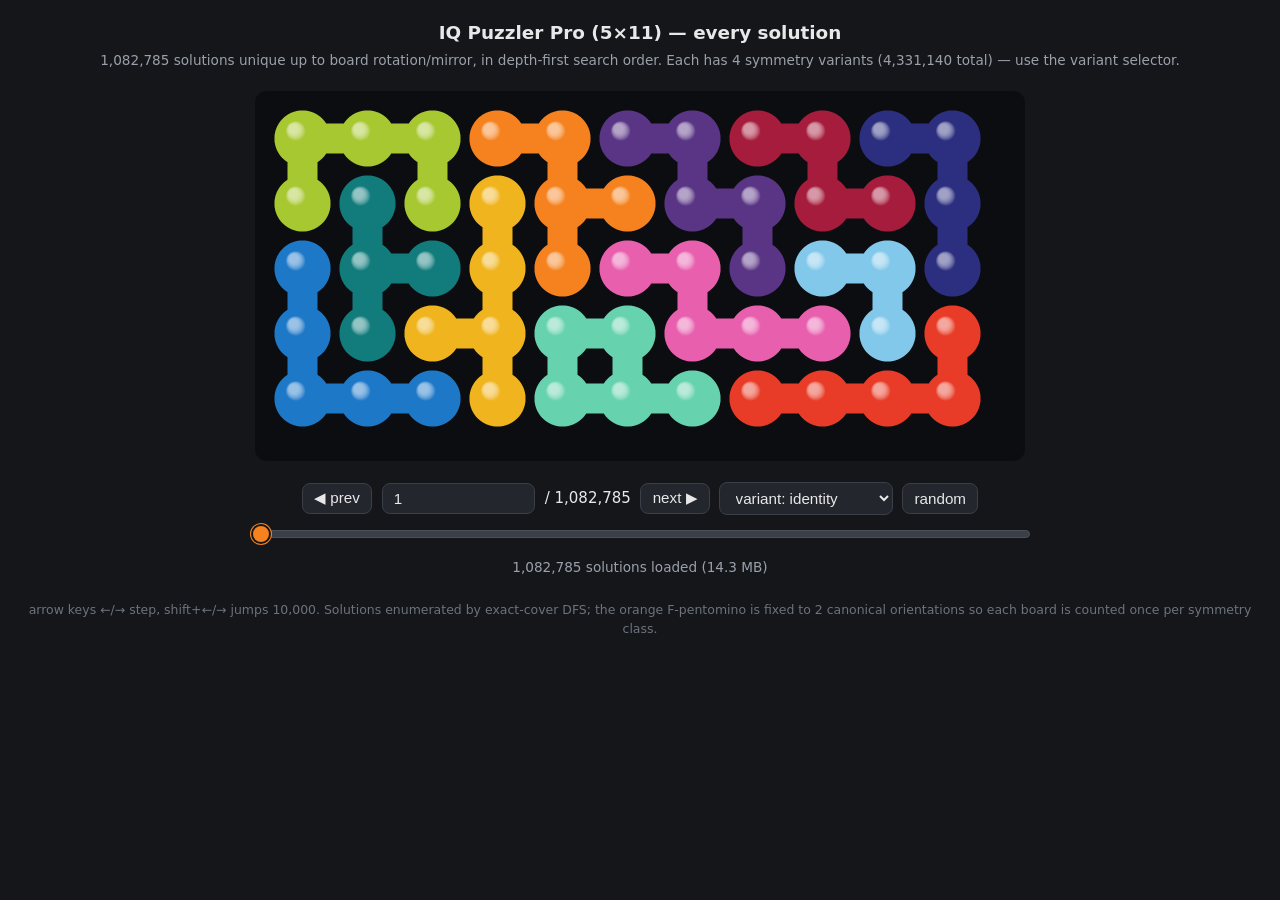
==== commit 530c0252: "Make slider visible on dark background" ====
--- a/iqpuzzler/index.html
+++ b/iqpuzzler/index.html
@@ -16,7 +16,22 @@
   canvas { width: 100%; height: auto; display: block; border-radius: 14px; }
   .controls { display: flex; flex-wrap: wrap; gap: 0.6rem; align-items: center;
               justify-content: center; margin: 1rem 0 0.4rem; }
-  input[type=range] { width: min(96vw, 780px); accent-color: #f5821f; }
+  input[type=range] { width: min(96vw, 780px); accent-color: #f5821f;
+    -webkit-appearance: none; appearance: none; background: transparent;
+    height: 26px; margin: 0; cursor: pointer; }
+  input[type=range]::-webkit-slider-runnable-track {
+    height: 8px; border-radius: 4px; background: #3a3f48; border: 1px solid #4a505a; }
+  input[type=range]::-moz-range-track {
+    height: 8px; border-radius: 4px; background: #3a3f48; border: 1px solid #4a505a; }
+  input[type=range]::-webkit-slider-thumb {
+    -webkit-appearance: none; appearance: none; margin-top: -7px;
+    width: 20px; height: 20px; border-radius: 50%; background: #f5821f;
+    border: 2px solid #14161a; box-shadow: 0 0 0 1px #f5821f; }
+  input[type=range]::-moz-range-thumb {
+    width: 18px; height: 18px; border-radius: 50%; background: #f5821f;
+    border: 2px solid #14161a; box-shadow: 0 0 0 1px #f5821f; }
+  input[type=range]:focus { outline: none; }
+  input[type=range]:focus-visible::-webkit-slider-thumb { box-shadow: 0 0 0 3px #f5821f88; }
   button, select, input[type=number] {
     background: #23262d; color: #e8e8e8; border: 1px solid #3a3f48;
     border-radius: 8px; padding: 0.35rem 0.7rem; font-size: 0.95rem; }
